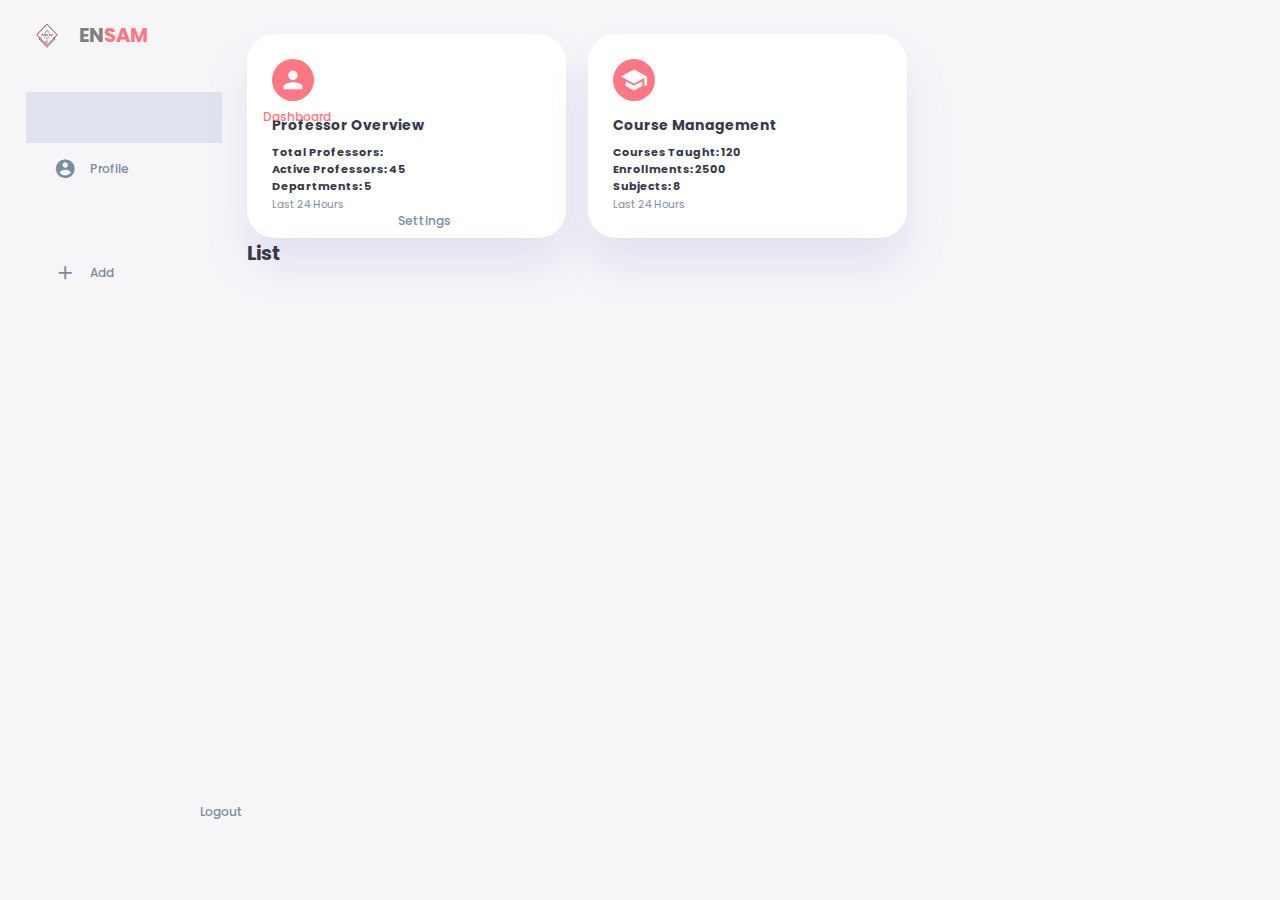
==== login/index.html @ 08726c19 "Add files via upload" ====
<!DOCTYPE html>
<html lang="en">
    <head>
        <meta charset="utf-8">
    <meta name="viewport" content="width=device-width,initial-scale=1.0">
    <title>Admin Dashboard</title>

    <!-- Material Icons -->
    <link href="https://fonts.googleapis.com/icon?family=Material+Icons+Sharp"
    rel="stylesheet">
    <!-- Custom CSS -->
    <link rel="stylesheet" href="css/styles.css">
  </head>
  <body>
    <div class="container">
        <aside>
            <div class="top">
                <div class="logo">
                    <img src="image/ENSAM.png">
                    <h2><span style="color: gray;">EN</span><span class="danger">SAM</span></h2>
                </div>
                <div class="close" id="close-btn">
                    <span class="material-icons-sharp">
                        close
                    </span>
                </div>
            </div>
            <div class="sidebar">
                <a href="#" class="active">
                    <span class="material-icons-sharp">grid_view</span>
                    <h3>Dashboard</h3>
                </a>
                <a href="#">
                    <span class="material-icons-sharp">account_circle</span>
                    <h3>Profile</h3>
                </a>
                
                <a href="#">
                    <span class="material-icons-sharp">manage_accounts</span>                       
                    <h3>Settings</h3>
                </a>
                <a href="">
                    <span class="material-icons-sharp">add</span>
                    <h3>Add</h3>
                </a>
                <a href="#">
                    <span class="material-icons-sharp">logout</span>
                    <h3>Logout</h3>
                </a>
            </div>
        </aside>

        <main class="main-container">
            <div class="insights">
                <div class="Professor">
                    <span class="material-icons-sharp">person</span>
                    <div class="middle">
                        <div class="left">
                            <h3>Professor Overview</h3>
                            <h4>Total Professors: </h4>
                            <h4>Active Professors: 45</h4>    
                            <h4>Departments: 5</h4>   
                        </div>
            
                    </div>
                    <small class="text-muted">Last 24 Hours</small>
                </div>
                    <!-----------END OF SALES------------------------>
                <div class="Course">
                    <span class="material-icons-sharp">school</span>
                    <div class="middle">
                        <div class="left">
                            <h3>Course Management</h3>
                            <h4>Courses Taught: 120 </h4>
                            <h4>Enrollments: 2500</h4>    
                            <h4>Subjects: 8</h4>   
                        </div>
                    </div>
                            <small class="text-muted">Last 24 Hours</small>
                </div>
                        <!-----------END OF SALES------------------------>
            </div>
            <div class="list-vac"></div>
            <h2>List</h2>
            <table>
                <thead>
                    <tr>

                    </tr>
                </thead>
            </table>
    
          </main>
          <!-- End Main -->
    </div>
  </body>
  
</html>
---- login/css/styles.css ----
@import url('https://fonts.googleapis.com/css2?family=Poppins:wght@300;400;500;600;700;800&display=swap');


/*--------------------ROOT VARAIBLES------------------------- */
:root{
    --color-primary:#7380ec;
    --color-danger: #ff7782;
    --color-success: #41f1b6;
    --color-warning:#ffbb55;
    --color-white:#ffff;
    --color-info-dark:#7d8da1;
    --color-dark: #363949;
    --color-light:rgba(132,139,200,0.18);
    --color-primary-variant:#111e88;
    --color-dark-variant:#677483;
    --color-background: #f6f6f9;

    --card-border-raduis:2rem;
    --border-radius-1:0.4rem;
    --border-raduis-2:0.8rem;
    --border-raduis-3:1.2rem;

    --card-padding: 1.8rem;
    --padding:1.2rem;

    --box-shadow: 0 2rem 3rem var(--color-light);

}

* {
    margin: 0;
    padding: 0;
    outline: 0;
    appearance: none;
    border: 0;
    text-decoration: none;
    list-style: none;
    box-sizing: border-box;
}

html{
    font-size: 14px;
}

body{
    width: 100vw;
    height: 100vh;
    font-family: poppins, sans-serif;
    font-size: 0.88rem;
    background: var(--color-background);
    user-select: none;
    overflow-x: hidden;
    color:var(--color-dark) ;

}

.container{
    display: grid;
    width: 96%;
    margin: 0 auto;
    gap: 1.8rem;
    grid-template-columns: 14rem auto 23rem;
}
a{
    color: var(--color-dark);
}

img{
    display: block;
    width: 100%;
}

h1{
    font-weight: 800;
    font-size: 1.8rem;
}

h2{
    font-size: 1.4rem;
}

h3{
    font-size: 0.87rem;
}

h4{
    font-size:0.8rem;
}

h5{
    font-size: 0.77rem;
}

small{
    font-size: 0.75rem;
}

.profile-photo{
    width: 2.8rem;
    height: 2.8rem;
    border-radius: 50%;
    overflow: hidden;
}

.text-muted{
    color: var(--color-info-dark);
}

p{
    color: var(--color-dark-variant);   
}

b{
    color: var(--color-dark);
}

.primary{
    color: var(--color-primary);
}

.danger{
    color: var(--color-danger);
}

.success{
    color: var(--color-success);
}

.warning{
    color: var(--color-warning);
}

aside{
    height: 100vh;

}

aside .top{
    display: flex;
    align-items: center;
    justify-content: space-between;
    margin-top: 1.4rem;
}

aside .logo{
    display: flex;
    gap: 0.8rem;
}
aside .logo img{
    width: 3rem;
    height: 2rem;
}

aside .close{
    display: none;
}

/* SIDEBAR  */

aside .sidebar {
    display: flex;
    flex-direction: column;
    height: 86vh;
    position: relative;
    top: 3rem;
}

aside h3{
    font-weight: 500;
}

aside .sidebar a{
    display: flex;
    color: var(--color-info-dark);
    margin-left: 2rem;
    gap: 1rem;
    align-items: center;
    position: relative;
    height: 3.7rem;
    transition: all 300ms ease;
}


aside .sidebar a span{
    font-size: 1.6rem;
    transition: all 300ms ease;
}

aside .sidebar a:last-child{
    position: absolute;
    bottom: 2rem;
    width: 100%;
}

aside .sidebar a.active{
    background: var(--color-light);
    color: var(--color-danger);
    margin-left: 0;
}

aside .sidebar a.active:before{
    content: "";
    width: 6px;
    height: 100%;
    background: var(--color-danger);
}

aside .sidebar a.active span {
    color: var(--color-danger);
    margin-left: calc(1rem - 3px);
}

aside .sidebar a:hover {
    color: var(--color-danger);
}

aside .sidebar a:hover span{
    margin-left: 1rem;
}


/*  main */

main {
    margin-top: 1.4rem;
}

main .insights {
    display: grid;
    grid-template-columns: repeat(2 , 1fr);
    gap: 1.6rem;
}

main .insights > div {
    background: var(--color-white);
    padding: var(--card-padding);
    border-radius: var(--card-border-raduis);
    margin-top: 1rem;
    box-shadow: var(--box-shadow);
    transition: all 300ms ease;
}

main .insights > div:hover {
    box-shadow: none;

}

main .insights > div span{
    background: var(--color-danger);
    padding: 0.5rem;
    border-radius: 50%;
    color: var(--color-white);
    font-size: 2rem;
}

main .insights > div.middle{
    display: flex;
    align-items: center;
    justify-content: space-between;
}

main .insights h3 {
    margin: 1rem 0 0.6rem;
    font-size: 1rem;
}
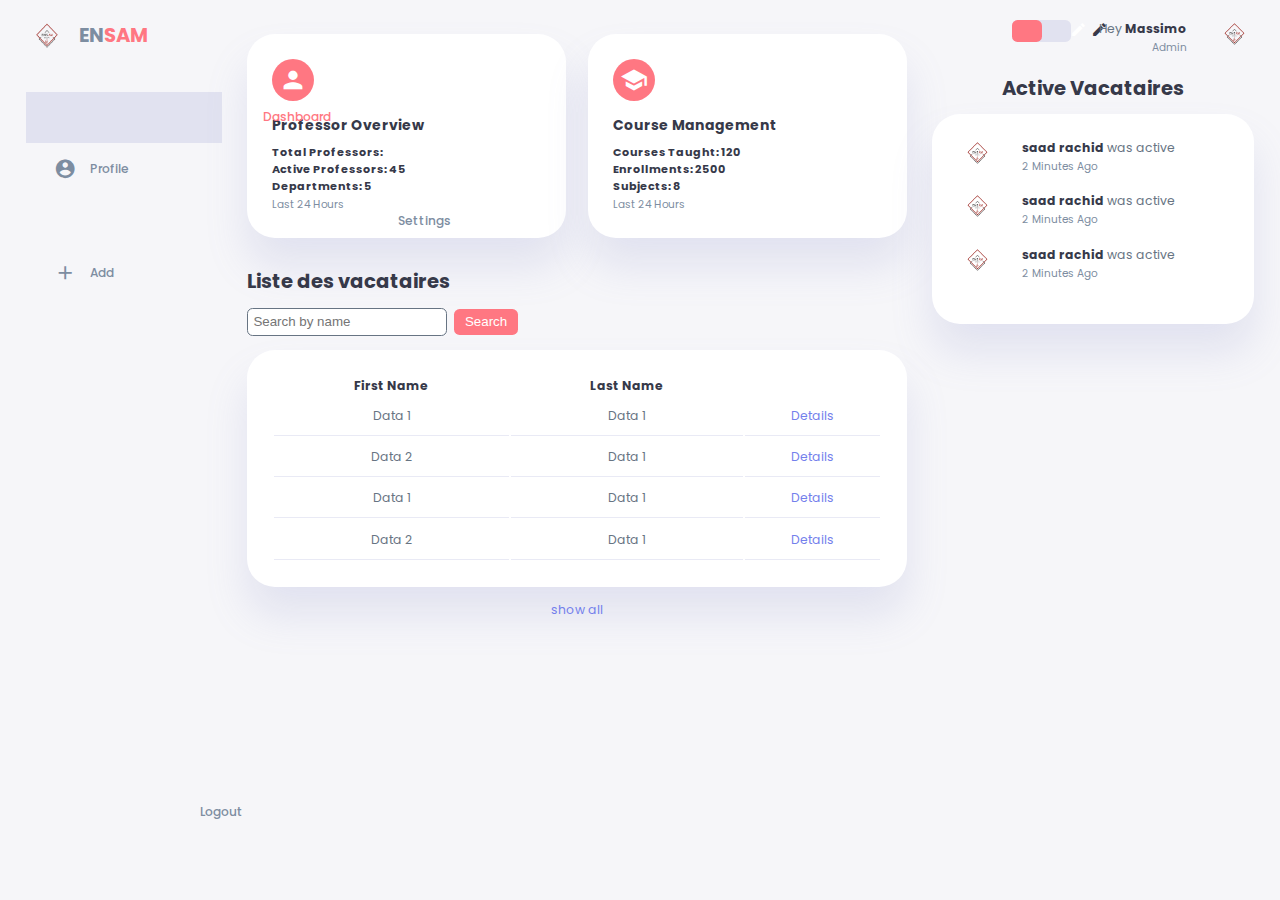
==== commit 95cbf7cd: "Add files via upload" ====
--- a/login/index.html
+++ b/login/index.html
@@ -17,7 +17,7 @@
             <div class="top">
                 <div class="logo">
                     <img src="image/ENSAM.png">
-                    <h2><span style="color: gray;">EN</span><span class="danger">SAM</span></h2>
+                    <h2><span class="text-muted">EN</span><span class="danger">SAM</span></h2>
                 </div>
                 <div class="close" id="close-btn">
                     <span class="material-icons-sharp">
@@ -80,18 +80,110 @@
                 </div>
                         <!-----------END OF SALES------------------------>
             </div>
-            <div class="list-vac"></div>
-            <h2>List</h2>
-            <table>
-                <thead>
-                    <tr>
+            <div class="list-vac">
+                <h2>Liste des vacataires </h2>
+                <!-- Search block -->
+                <div class="search-block">
+                    <input type="text" id="search-input" placeholder="Search by name">
+                    <button id="search-button">Search</button>
+                </div>
+                <table>
+                    <thead>
+                        <tr>
+                            <!-- Table header cells -->
+                            <th>First Name</th>
+                            <th>Last Name</th>
+                            <th></th>
+                        </tr>
+                    </thead>
+                    <tbody>
+                        <!-- Table rows -->
+                        <tr>
+                            <td>Data 1</td>
+                            <td>Data 1</td>
+                            <td class="primary">Details</td>
+                            
+                        </tr>
+                        <tr>
+                            <td>Data 2</td>
+                            <td>Data 1</td>
+                            <td class="primary">Details</td>
+                        </tr>
+                        <tr>
+                            <td>Data 1</td>
+                            <td>Data 1</td>
+                            <td class="primary">Details</td>
+                            
+                        </tr>
+                        <tr>
+                            <td>Data 2</td>
+                            <td>Data 1</td>
+                            <td class="primary">Details</td>
+                        </tr>
+                    </tbody>
+                </table>
+                <a href="#">show all</a>
+            </div>
+        </main>
+        <!---THE END  OF MAIN------>
 
-                    </tr>
-                </thead>
-            </table>
-    
-          </main>
-          <!-- End Main -->
+        <div class="right">
+            <div class="top">
+                <button id="menu-btn">
+                    <span class="material-icons-sharp">menu</span>
+                </button>
+                <div class="theme-toggler">
+                    <span class="material-icons-sharp active"> light_mode</span>
+                    <span class="material-icons-sharp"> dark_mode</span>
+                </div>
+                <div class="profile">
+                    <div class="info">
+                        <p>Hey <b>Massimo</b></p>
+                        <small class="text-muted">Admin</small>
+                    </div>
+                    <div class="profile-photo">
+                        <img src="./image/ENSAM.png" >
+                    </div>
+                </div>
+            </div>
+            <!--END OF TOP-->
+
+            <div class="Active-vac">
+                <h2>Active Vacataires</h2>
+                <div class="updates">
+                    <div class="update">
+                        <div class="profile-photo">
+                            <img src="./image/ENSAM.png" >
+                        </div>
+                        <div class="message">
+                            <p><b>saad rachid</b> was active </p>
+                            <small class="text-muted">2 Minutes Ago</small>
+                        </div>
+                    </div>
+
+                    <div class="update">
+                        <div class="profile-photo">
+                            <img src="./image/ENSAM.png" >
+                        </div>
+                        <div class="message">
+                            <p><b>saad rachid</b> was active </p>
+                            <small class="text-muted">2 Minutes Ago</small>
+                        </div>
+                    </div>
+
+                    <div class="update">
+                        <div class="profile-photo">
+                            <img src="./image/ENSAM.png" >
+                        </div>
+                        <div class="message">
+                            <p><b>saad rachid</b> was active </p>
+                            <small class="text-muted">2 Minutes Ago</small>
+                        </div>
+                    </div>
+
+                </div>
+            </div>
+        </div>
     </div>
   </body>
   
--- a/login/css/styles.css
+++ b/login/css/styles.css
@@ -264,3 +264,145 @@
     font-size: 1rem;
 }
 
+
+main .list-vac {
+    margin-top: 2rem;
+}
+
+main .list-vac h2{
+    margin-bottom: 0.8rem;
+}
+
+main .list-vac table{
+    background: var(--color-white);
+    width: 100%;
+    border-radius: var(--card-border-raduis);
+    padding: var(--card-padding);
+    text-align: center;
+    box-shadow: var(--box-shadow);
+    transition: all 300ms ease;
+}
+
+main .list-vac table:hover {
+    box-shadow: none;
+}
+
+main table tbody td{
+    height: 2.8rem;
+    border-bottom: 1px solid var(--color-light);
+    color: var(--color-dark-variant);
+}
+
+main table tbody tr:last-child{
+    border: none;
+}
+
+main .list-vac a{
+    text-align: center;
+    display: block;
+    margin: 1rem auto;
+    color: var(--color-primary);
+}
+
+  main .list-vac  .search-block {
+        margin-bottom: 1rem;
+        display: flex;
+        align-items: center;
+    }
+
+   main .list-vac .search-block input {
+        width: 200px;
+        padding: 0.4rem;
+        border-radius: 0.4rem;
+        border: 1px solid var(--color-dark-variant);
+    }
+
+    main .list-vac .search-block button {
+        margin-left: 0.5rem;
+        padding: 0.4rem 0.8rem;
+        border-radius: 0.4rem;
+        background-color: var(--color-danger);
+        color: var(--color-white);
+        border: none;
+        cursor: pointer;
+    }
+
+
+    /*===========================RIGHT===========================*/
+
+.right {
+    margin-top: 1.4rem;
+}
+
+.right .top{
+    display: flex;
+    justify-content: end;
+    gap: 2rem;
+}
+
+.right .top button{
+    display: none;
+}
+
+.right .theme-toggler{
+    background:var(--color-light) ;
+    display: flex;
+    justify-content: space-between;
+    align-items: center;
+    height: 1.6rem;
+    width: 4.2rem;
+    cursor: pointer;
+    border-radius: var(--border-radius-1);
+}
+
+.right .theme-toggler span{
+    font-size: 1.2rem;
+    width: 50%;
+    height: 100%;
+    display: flex;
+    align-items: center;
+    justify-content: center;
+}
+
+.right .theme-toggler span.active{
+    background: var(--color-danger);
+    color: white;
+    border-radius: var(--border-radius-1);
+}
+
+
+.right .top .profile{
+    display: flex;
+    gap: 2rem;
+    text-align: right;
+
+}
+
+.right  .Active-vac{
+    margin-top: 1rem;
+}
+
+.right .Active-vac h2{
+    margin-bottom: 0.8rem;
+    text-align: center;
+}
+
+.right .Active-vac .updates{
+    background: var(--color-white);
+    padding: var(--card-padding);
+    border-radius:var(--card-border-raduis) ;
+    box-shadow: var(--box-shadow);
+    transition: all 300ms ease;
+}
+
+.right .Active-vac .updates .updates:hover{
+    box-shadow: none;
+}
+
+.right .Active-vac .updates .update{
+    display: grid;
+    grid-template-columns: 2.6rem auto;
+    gap: 2rem;
+    margin-bottom: 1rem;
+}
+
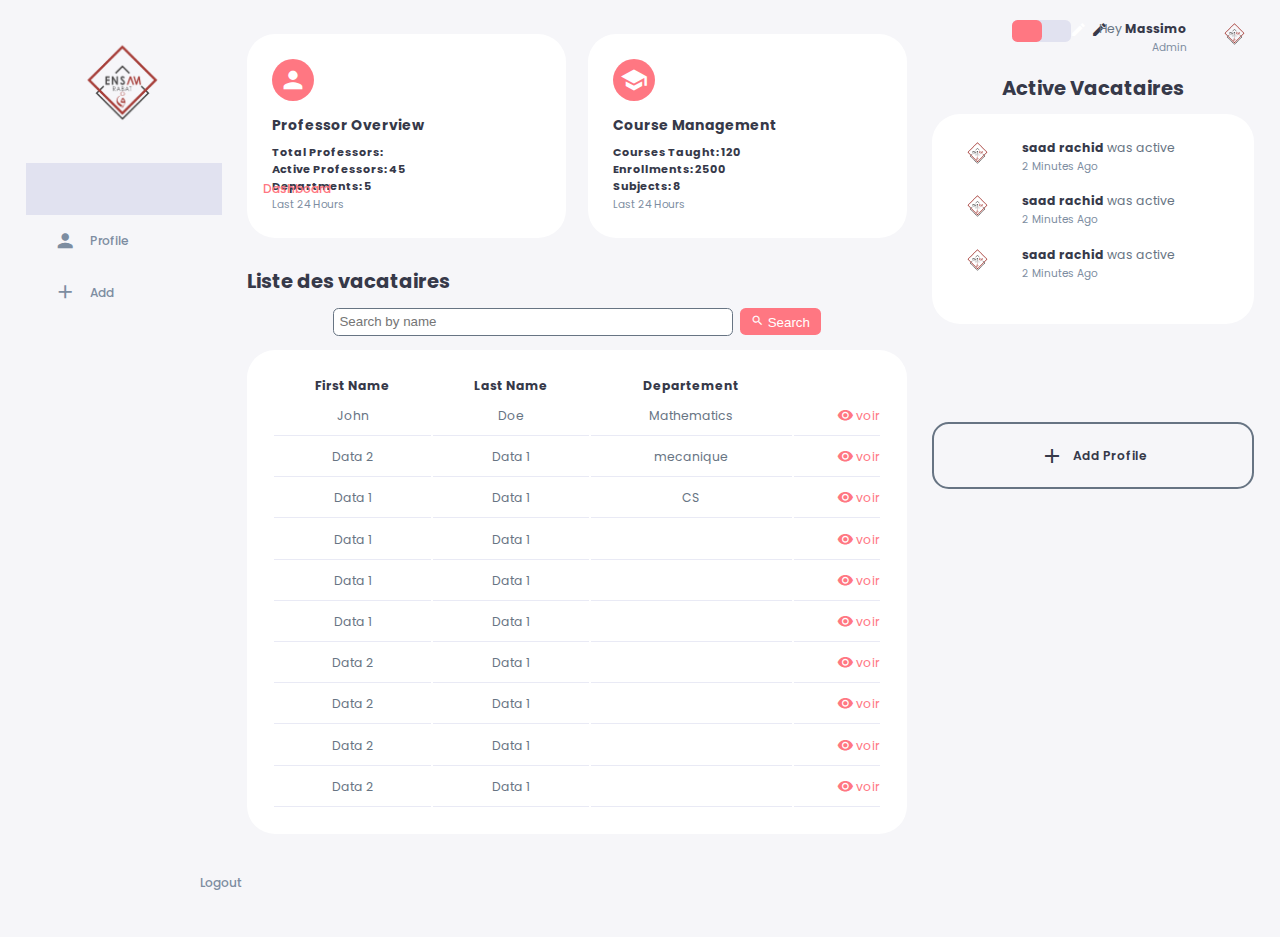
==== commit c8a68660: "Add files via upload" ====
--- a/login/index.html
+++ b/login/index.html
@@ -17,7 +17,7 @@
             <div class="top">
                 <div class="logo">
                     <img src="image/ENSAM.png">
-                    <h2><span class="text-muted">EN</span><span class="danger">SAM</span></h2>
+                    
                 </div>
                 <div class="close" id="close-btn">
                     <span class="material-icons-sharp">
@@ -30,16 +30,11 @@
                     <span class="material-icons-sharp">grid_view</span>
                     <h3>Dashboard</h3>
                 </a>
-                <a href="#">
-                    <span class="material-icons-sharp">account_circle</span>
+                <a href="Profile.html">
+                    <span class="material-icons-sharp">person</span>
                     <h3>Profile</h3>
                 </a>
-                
-                <a href="#">
-                    <span class="material-icons-sharp">manage_accounts</span>                       
-                    <h3>Settings</h3>
-                </a>
-                <a href="">
+                <a href="Add.html">
                     <span class="material-icons-sharp">add</span>
                     <h3>Add</h3>
                 </a>
@@ -85,44 +80,114 @@
                 <!-- Search block -->
                 <div class="search-block">
                     <input type="text" id="search-input" placeholder="Search by name">
-                    <button id="search-button">Search</button>
-                </div>
-                <table>
-                    <thead>
-                        <tr>
-                            <!-- Table header cells -->
-                            <th>First Name</th>
-                            <th>Last Name</th>
-                            <th></th>
-                        </tr>
-                    </thead>
+                    <button id="search-button"><span style="font-size: small;" class="material-icons-sharp">
+                        search
+                    </span>
+                    Search</button>
+                </div>
+                <table id="vacataire-table">
+                        <thead>
+                            <tr>
+                                <!-- Table header cells -->
+                                <th>First Name</th>
+                                <th>Last Name</th>
+                                <th>Departement</th>
+                                <th>
+                                    
+                                </th>
+                            </tr>
+                        </thead>
+                   
                     <tbody>
                         <!-- Table rows -->
                         <tr>
-                            <td>Data 1</td>
-                            <td>Data 1</td>
-                            <td class="primary">Details</td>
-                            
-                        </tr>
-                        <tr>
-                            <td>Data 2</td>
-                            <td>Data 1</td>
-                            <td class="primary">Details</td>
-                        </tr>
-                        <tr>
-                            <td>Data 1</td>
-                            <td>Data 1</td>
-                            <td class="primary">Details</td>
-                            
-                        </tr>
-                        <tr>
-                            <td>Data 2</td>
-                            <td>Data 1</td>
-                            <td class="primary">Details</td>
-                        </tr>
+                            <td>John</td>
+                            <td>Doe</td>
+                            <td>Mathematics</td>
+                            <td class="primary"><a href="/login/vacataire-details.html?firstName=John&lastName=Doe&birthday=1990-05-15&startJobDate=2023-01-01&hoursWorked=40"><span class="material-icons-sharp"> visibility</span>voir</a></td>
+                            
+                        </tr>
+                        <tr>
+                            <td>Data 2</td>
+                            <td>Data 1</td>
+                            <td>mecanique</td>
+                            <td class="primary"><a href="#"><span class="material-icons-sharp">
+                                visibility
+                                </span>voir</a></td>
+                        </tr>
+                        <tr>
+                            <td>Data 1</td>
+                            <td>Data 1</td>
+                            <td>CS</td>
+                            <td class="primary"><a href="#"><span class="material-icons-sharp">
+                                visibility
+                                </span>voir</a></td>
+                            
+                        </tr>
+                        <tr>
+                            <td>Data 1</td>
+                            <td>Data 1</td>
+                            <td></td>
+                            <td class="primary"><a href="#"><span class="material-icons-sharp">
+                                visibility
+                                </span>voir</a></td>
+                            
+                        </tr>
+                        <tr>
+                            <td>Data 1</td>
+                            <td>Data 1</td>
+                            <td></td>
+                            <td class="primary"><a href="#"><span class="material-icons-sharp">
+                                visibility
+                                </span>voir</a></td>
+                            
+                        </tr>
+                        <tr>
+                            <td>Data 1</td>
+                            <td>Data 1</td>
+                            <td></td>
+                            <td class="primary"><a href="#"><span class="material-icons-sharp">
+                                visibility
+                                </span>voir</a></td>
+                            
+                        </tr>
+                        <tr>
+                            <td>Data 2</td>
+                            <td>Data 1</td>
+                            <td></td>
+                            <td class="primary"><a href="#"><span class="material-icons-sharp">
+                                visibility
+                                </span>voir</a></td>
+                        </tr>
+                        <tr>
+                            <td>Data 2</td>
+                            <td>Data 1</td>
+                            <td></td>
+                            <td class="primary"><a href="#"><span class="material-icons-sharp">
+                                visibility
+                                </span>voir</a></td>
+                        </tr>
+                        <tr>
+                            <td>Data 2</td>
+                            <td>Data 1</td>
+                            <td></td>
+                            <td class="primary"><a href="#"><span class="material-icons-sharp">
+                                visibility
+                                </span>voir</a></td>
+                        </tr>
+                        <tr>
+                            <td>Data 2</td>
+                            <td>Data 1</td>
+                            <td></td>
+                            <td class="primary"><a href="#"><span class="material-icons-sharp">
+                                visibility
+                                </span>voir</a></td>
+                        </tr>
+
+                        
                     </tbody>
                 </table>
-                <a href="#">show all</a>
+               <!--<a href="#">show all</a> --->
             </div>
         </main>
         <!---THE END  OF MAIN------>
@@ -180,11 +245,21 @@
                             <small class="text-muted">2 Minutes Ago</small>
                         </div>
                     </div>
-
+                    
+                </div>
+                <div class="add-profile">
+                    <a href="Add.html">
+                        <div>
+                            <span class="material-icons-sharp">add</span>
+                            <h3>Add Profile</h3>
+                        </div>
+                    </a>
+                    
                 </div>
             </div>
         </div>
     </div>
   </body>
+  <script src="/login/js/main.js"> </script>
   
 </html>--- a/login/css/styles.css
+++ b/login/css/styles.css
@@ -147,8 +147,10 @@
     gap: 0.8rem;
 }
 aside .logo img{
-    width: 3rem;
-    height: 2rem;
+    margin-top: 1rem;
+    margin-left: 2rem;
+    width: 70%;
+    height: 70%;
 }
 
 aside .close{
@@ -236,7 +238,6 @@
     padding: var(--card-padding);
     border-radius: var(--card-border-raduis);
     margin-top: 1rem;
-    box-shadow: var(--box-shadow);
     transition: all 300ms ease;
 }
 
@@ -279,8 +280,8 @@
     border-radius: var(--card-border-raduis);
     padding: var(--card-padding);
     text-align: center;
-    box-shadow: var(--box-shadow);
     transition: all 300ms ease;
+    overflow-y: auto;
 }
 
 main .list-vac table:hover {
@@ -298,20 +299,30 @@
 }
 
 main .list-vac a{
-    text-align: center;
-    display: block;
-    margin: 1rem auto;
-    color: var(--color-primary);
+    text-align: right;
+    display:flex;
+    margin: auto ;
+    color: var(--color-danger);
+    margin-left: 50%;
+}
+main .list-vac a span{
+    font-size: 1.2rem;
+
+    margin-right: 5%;
+    margin-top: 2.3%;
+    display: flex;
+    justify-content: space-between;
 }
 
   main .list-vac  .search-block {
         margin-bottom: 1rem;
         display: flex;
         align-items: center;
+        justify-content: center;
     }
 
    main .list-vac .search-block input {
-        width: 200px;
+        width: 400px;
         padding: 0.4rem;
         border-radius: 0.4rem;
         border: 1px solid var(--color-dark-variant);
@@ -391,7 +402,6 @@
     background: var(--color-white);
     padding: var(--card-padding);
     border-radius:var(--card-border-raduis) ;
-    box-shadow: var(--box-shadow);
     transition: all 300ms ease;
 }
 
@@ -406,3 +416,121 @@
     margin-bottom: 1rem;
 }
 
+.right .Active-vac .add-profile{
+    margin-top: 7rem;
+    background: var(--color-white);
+    display: flex;
+    align-items: center;
+    gap: 1rem;
+    margin-bottom: 1rem;
+    padding: 1.4rem var(--card-padding);
+    border-radius: var(--border-raduis-3);
+    transition: all 300ms ease;
+    background-color: transparent;
+    border: 2px solid var(--color-dark-variant);
+    color: var(--color-dark-variant);
+    align-items: center;
+    justify-content: center;
+}
+.right .Active-vac .add-profile:hover{
+    box-shadow: var(--box-shadow);
+}
+
+.right .Active-vac .add-profile div{
+    display: flex;
+    align-items: center;
+    gap: 0.6rem;
+}
+
+.right .Active-vac .add-profile div h3{
+    font-weight: 600;
+}
+
+
+
+/* For screens smaller than 768px (tablets and phones) */
+@media (max-width: 768px) {
+    .container {
+      grid-template-columns: 100%;
+    }
+  
+    aside {
+      height: auto;
+      min-height: 10rem;
+    }
+  
+    aside .sidebar {
+      flex-direction: row;
+      overflow-x: auto;
+      overflow-y: hidden;
+      white-space: nowrap;
+    }
+  
+    aside .sidebar a {
+      margin: 0 1rem;
+      height: auto;
+      justify-content: center;
+    }
+  
+    aside .sidebar a.active:before {
+      display: none;
+    }
+  
+    main .insights {
+      grid-template-columns: 100%;
+    }
+  
+    main .insights > div {
+      margin-top: 0;
+      margin-bottom: 1rem;
+    }
+  
+    main .insights > div.middle {
+      flex-direction: column;
+      align-items: flex-start;
+    }
+  
+    main .insights h3 {
+      margin: 0.6rem 0;
+    }
+  
+    main .list-vac table {
+      overflow-x: auto;
+      white-space: nowrap;
+    }
+  
+    main .list-vac a {
+      margin-left: auto;
+      margin-right: 1rem;
+    }
+  }
+  
+  /* For screens smaller than 576px (phones)
+  @media (max-width: 576px) {
+    aside .top {
+      justify-content: flex-start;
+      margin-top: 0.8rem;
+    }
+  
+    aside .close {
+      display: flex;
+      align-items: center;
+      justify-content: center;
+      width: 3rem;
+      height: 3rem;
+    }
+  
+    aside .logo img {
+      margin-left: 1rem;
+      width: 50%;
+      height: 50%;
+    }
+  
+    .container {
+      gap: 1rem;
+    }
+  
+    main .list-vac table {
+      font-size: 0.8rem;
+    }
+  } */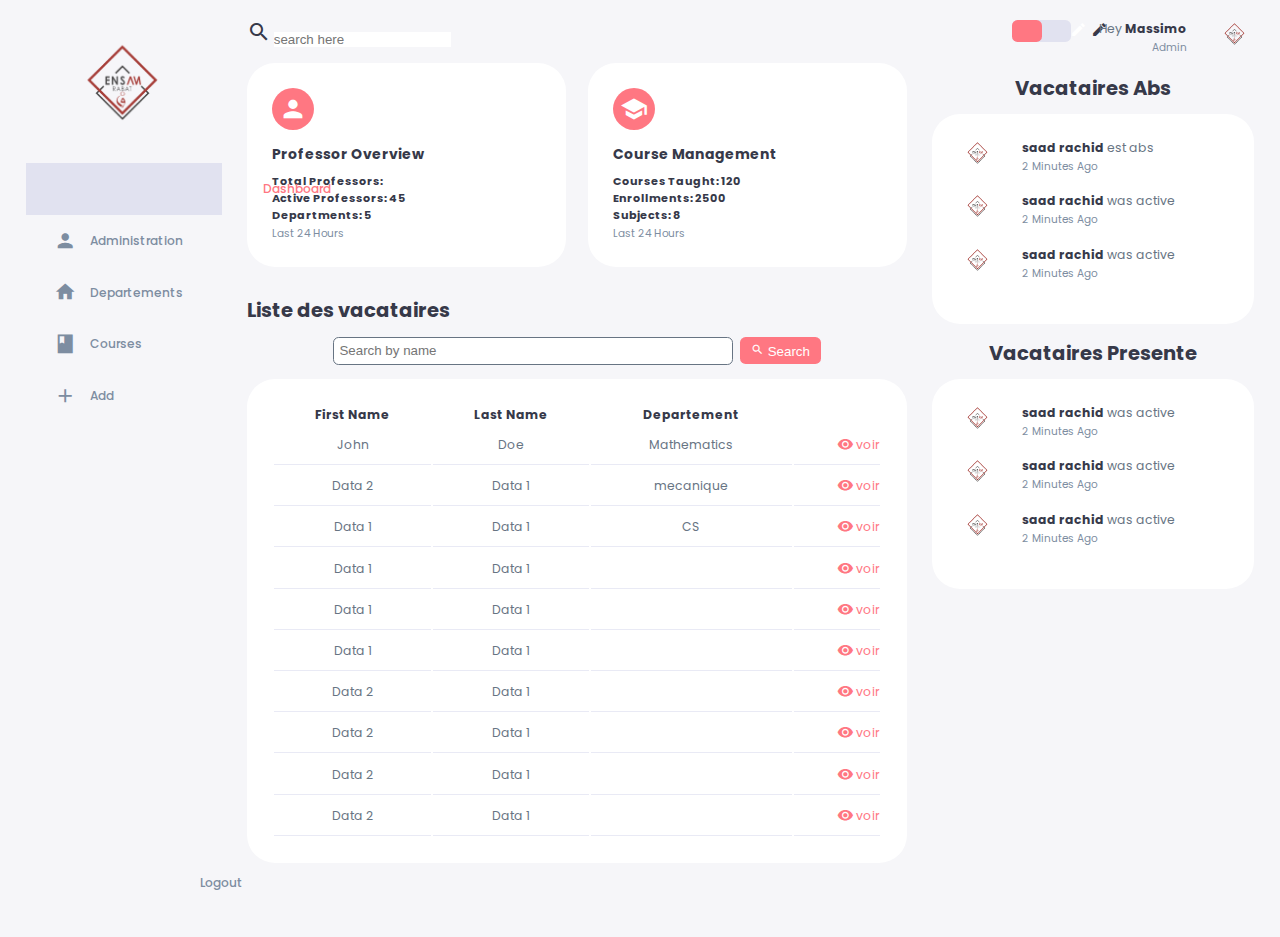
==== commit cffa43b7: "Add files via upload" ====
--- a/login/index.html
+++ b/login/index.html
@@ -32,8 +32,19 @@
                 </a>
                 <a href="Profile.html">
                     <span class="material-icons-sharp">person</span>
-                    <h3>Profile</h3>
-                </a>
+                    <h3>Administration</h3>
+                </a>
+
+                <a href="Profile.html">
+                    <span class="material-icons-sharp">home</span>
+                    <h3>Departements</h3>
+                </a>
+
+                <a href="Profile.html">
+                    <span class="material-icons-sharp">book</span>
+                    <h3>Courses</h3>
+                </a>
+
                 <a href="Add.html">
                     <span class="material-icons-sharp">add</span>
                     <h3>Add</h3>
@@ -46,6 +57,10 @@
         </aside>
 
         <main class="main-container">
+            <div class="search">
+                <span  class="material-icons-sharp" > search </span>
+                <input type="search" placeholder="search here">
+            </div>
             <div class="insights">
                 <div class="Professor">
                     <span class="material-icons-sharp">person</span>
@@ -79,7 +94,7 @@
                 <h2>Liste des vacataires </h2>
                 <!-- Search block -->
                 <div class="search-block">
-                    <input type="text" id="search-input" placeholder="Search by name">
+                    <input type="search" id="search-input" placeholder="Search by name">
                     <button id="search-button"><span style="font-size: small;" class="material-icons-sharp">
                         search
                     </span>
@@ -214,14 +229,14 @@
             <!--END OF TOP-->
 
             <div class="Active-vac">
-                <h2>Active Vacataires</h2>
+                <h2>Vacataires Abs</h2>
                 <div class="updates">
                     <div class="update">
                         <div class="profile-photo">
                             <img src="./image/ENSAM.png" >
                         </div>
                         <div class="message">
-                            <p><b>saad rachid</b> was active </p>
+                            <p><b>saad rachid</b> est abs </p>
                             <small class="text-muted">2 Minutes Ago</small>
                         </div>
                     </div>
@@ -247,13 +262,53 @@
                     </div>
                     
                 </div>
-                <div class="add-profile">
+                <!--
+
+                    <div class="add-profile">
                     <a href="Add.html">
                         <div>
                             <span class="material-icons-sharp">add</span>
                             <h3>Add Profile</h3>
                         </div>
                     </a>
+                    
+                </div>
+                -->
+                
+            </div>
+
+            <div class="Active-vac">
+                <h2>Vacataires Presente </h2>
+                <div class="updates">
+                    <div class="update">
+                        <div class="profile-photo">
+                            <img src="./image/ENSAM.png" >
+                        </div>
+                        <div class="message">
+                            <p><b>saad rachid</b> was active </p>
+                            <small class="text-muted">2 Minutes Ago</small>
+                        </div>
+                    </div>
+
+                    <div class="update">
+                        <div class="profile-photo">
+                            <img src="./image/ENSAM.png" >
+                        </div>
+                        <div class="message">
+                            <p><b>saad rachid</b> was active </p>
+                            <small class="text-muted">2 Minutes Ago</small>
+                        </div>
+                    </div>
+
+                    <div class="update">
+                        <div class="profile-photo">
+                            <img src="./image/ENSAM.png" >
+                        </div>
+                        <div class="message">
+                            <p><b>saad rachid</b> was active </p>
+                            <small class="text-muted">2 Minutes Ago</small>
+                        </div>
+                    </div>
                     
                 </div>
             </div>
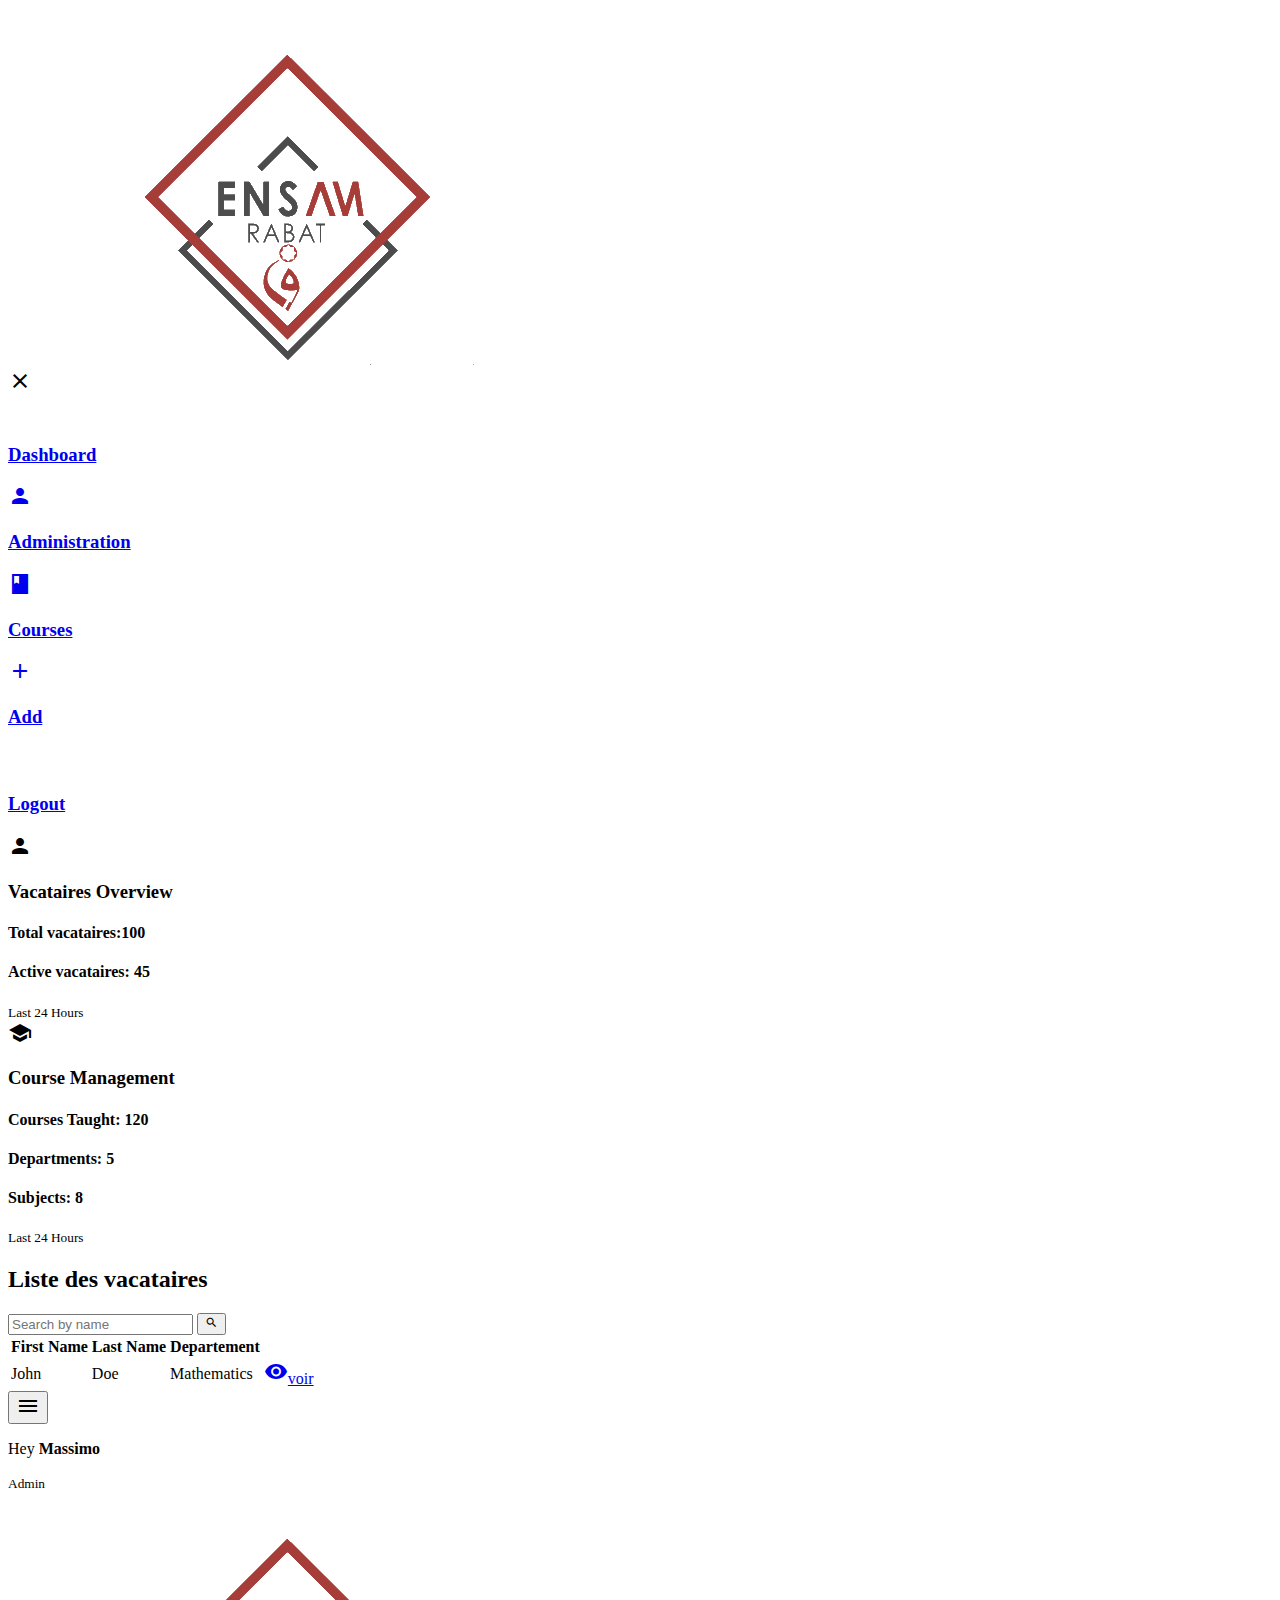
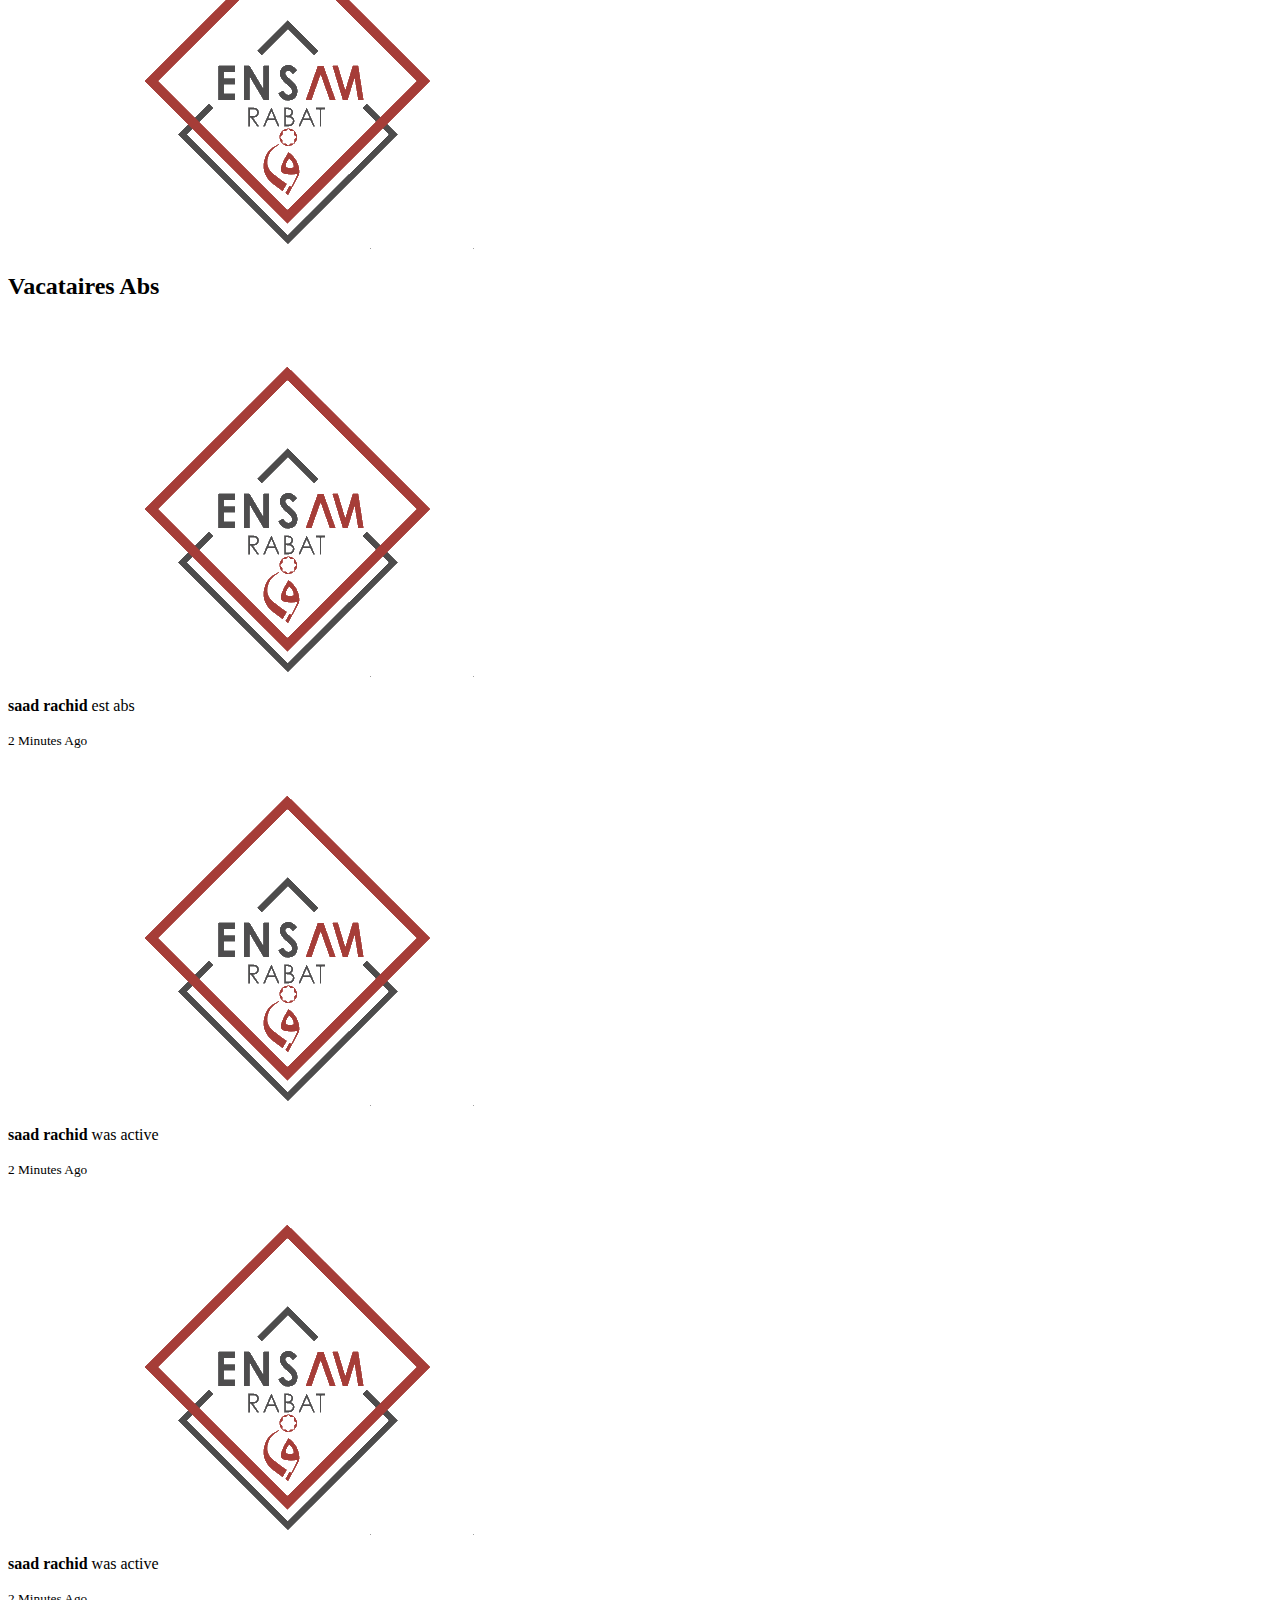
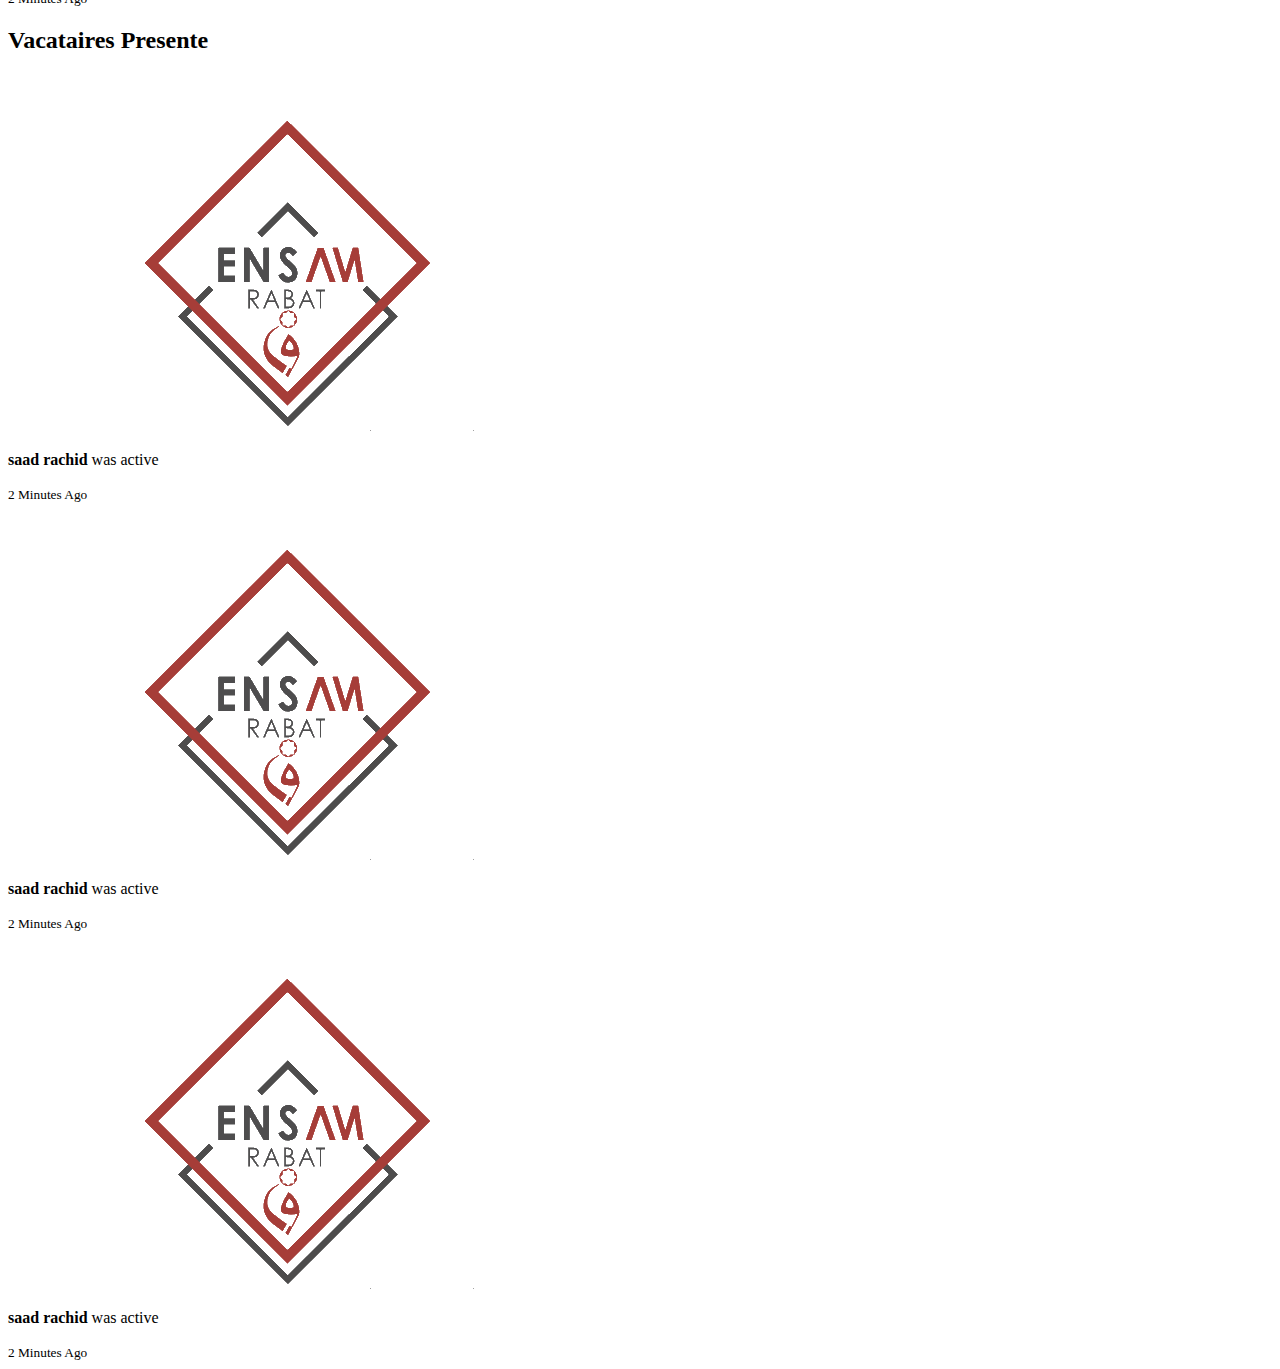
==== commit 3a1a6bff: "Add files via upload" ====
--- a/login/index.html
+++ b/login/index.html
@@ -35,17 +35,12 @@
                     <h3>Administration</h3>
                 </a>
 
-                <a href="Profile.html">
-                    <span class="material-icons-sharp">home</span>
-                    <h3>Departements</h3>
-                </a>
-
-                <a href="Profile.html">
+                <a href="Courses.html">
                     <span class="material-icons-sharp">book</span>
                     <h3>Courses</h3>
                 </a>
 
-                <a href="Add.html">
+                <a href="Add.html"> 
                     <span class="material-icons-sharp">add</span>
                     <h3>Add</h3>
                 </a>
@@ -57,19 +52,21 @@
         </aside>
 
         <main class="main-container">
-            <div class="search">
+            <!--
+                <div class="search">
                 <span  class="material-icons-sharp" > search </span>
                 <input type="search" placeholder="search here">
             </div>
+            -->
+            
             <div class="insights">
                 <div class="Professor">
                     <span class="material-icons-sharp">person</span>
                     <div class="middle">
                         <div class="left">
-                            <h3>Professor Overview</h3>
-                            <h4>Total Professors: </h4>
-                            <h4>Active Professors: 45</h4>    
-                            <h4>Departments: 5</h4>   
+                            <h3>Vacataires Overview</h3>
+                            <h4>Total vacataires:100 </h4>
+                            <h4>Active vacataires: 45</h4>       
                         </div>
             
                     </div>
@@ -81,8 +78,8 @@
                     <div class="middle">
                         <div class="left">
                             <h3>Course Management</h3>
-                            <h4>Courses Taught: 120 </h4>
-                            <h4>Enrollments: 2500</h4>    
+                            <h4>Courses Taught: 120 </h4>   
+                            <h4>Departments: 5</h4>
                             <h4>Subjects: 8</h4>   
                         </div>
                     </div>
@@ -98,7 +95,7 @@
                     <button id="search-button"><span style="font-size: small;" class="material-icons-sharp">
                         search
                     </span>
-                    Search</button>
+                    </button>
                 </div>
                 <table id="vacataire-table">
                         <thead>
@@ -121,85 +118,7 @@
                             <td>Mathematics</td>
                             <td class="primary"><a href="/login/vacataire-details.html?firstName=John&lastName=Doe&birthday=1990-05-15&startJobDate=2023-01-01&hoursWorked=40"><span class="material-icons-sharp"> visibility</span>voir</a></td>
                             
-                        </tr>
-                        <tr>
-                            <td>Data 2</td>
-                            <td>Data 1</td>
-                            <td>mecanique</td>
-                            <td class="primary"><a href="#"><span class="material-icons-sharp">
-                                visibility
-                                </span>voir</a></td>
-                        </tr>
-                        <tr>
-                            <td>Data 1</td>
-                            <td>Data 1</td>
-                            <td>CS</td>
-                            <td class="primary"><a href="#"><span class="material-icons-sharp">
-                                visibility
-                                </span>voir</a></td>
-                            
-                        </tr>
-                        <tr>
-                            <td>Data 1</td>
-                            <td>Data 1</td>
-                            <td></td>
-                            <td class="primary"><a href="#"><span class="material-icons-sharp">
-                                visibility
-                                </span>voir</a></td>
-                            
-                        </tr>
-                        <tr>
-                            <td>Data 1</td>
-                            <td>Data 1</td>
-                            <td></td>
-                            <td class="primary"><a href="#"><span class="material-icons-sharp">
-                                visibility
-                                </span>voir</a></td>
-                            
-                        </tr>
-                        <tr>
-                            <td>Data 1</td>
-                            <td>Data 1</td>
-                            <td></td>
-                            <td class="primary"><a href="#"><span class="material-icons-sharp">
-                                visibility
-                                </span>voir</a></td>
-                            
-                        </tr>
-                        <tr>
-                            <td>Data 2</td>
-                            <td>Data 1</td>
-                            <td></td>
-                            <td class="primary"><a href="#"><span class="material-icons-sharp">
-                                visibility
-                                </span>voir</a></td>
-                        </tr>
-                        <tr>
-                            <td>Data 2</td>
-                            <td>Data 1</td>
-                            <td></td>
-                            <td class="primary"><a href="#"><span class="material-icons-sharp">
-                                visibility
-                                </span>voir</a></td>
-                        </tr>
-                        <tr>
-                            <td>Data 2</td>
-                            <td>Data 1</td>
-                            <td></td>
-                            <td class="primary"><a href="#"><span class="material-icons-sharp">
-                                visibility
-                                </span>voir</a></td>
-                        </tr>
-                        <tr>
-                            <td>Data 2</td>
-                            <td>Data 1</td>
-                            <td></td>
-                            <td class="primary"><a href="#"><span class="material-icons-sharp">
-                                visibility
-                                </span>voir</a></td>
-                        </tr>
-
-                        
+                        </tr>     
                     </tbody>
                 </table>
                <!--<a href="#">show all</a> --->
@@ -212,17 +131,14 @@
                 <button id="menu-btn">
                     <span class="material-icons-sharp">menu</span>
                 </button>
-                <div class="theme-toggler">
-                    <span class="material-icons-sharp active"> light_mode</span>
-                    <span class="material-icons-sharp"> dark_mode</span>
-                </div>
+                
                 <div class="profile">
                     <div class="info">
                         <p>Hey <b>Massimo</b></p>
                         <small class="text-muted">Admin</small>
                     </div>
                     <div class="profile-photo">
-                        <img src="./image/ENSAM.png" >
+                        <a href="Profile.html"><img src="./image/ENSAM.png" ></a>
                     </div>
                 </div>
             </div>
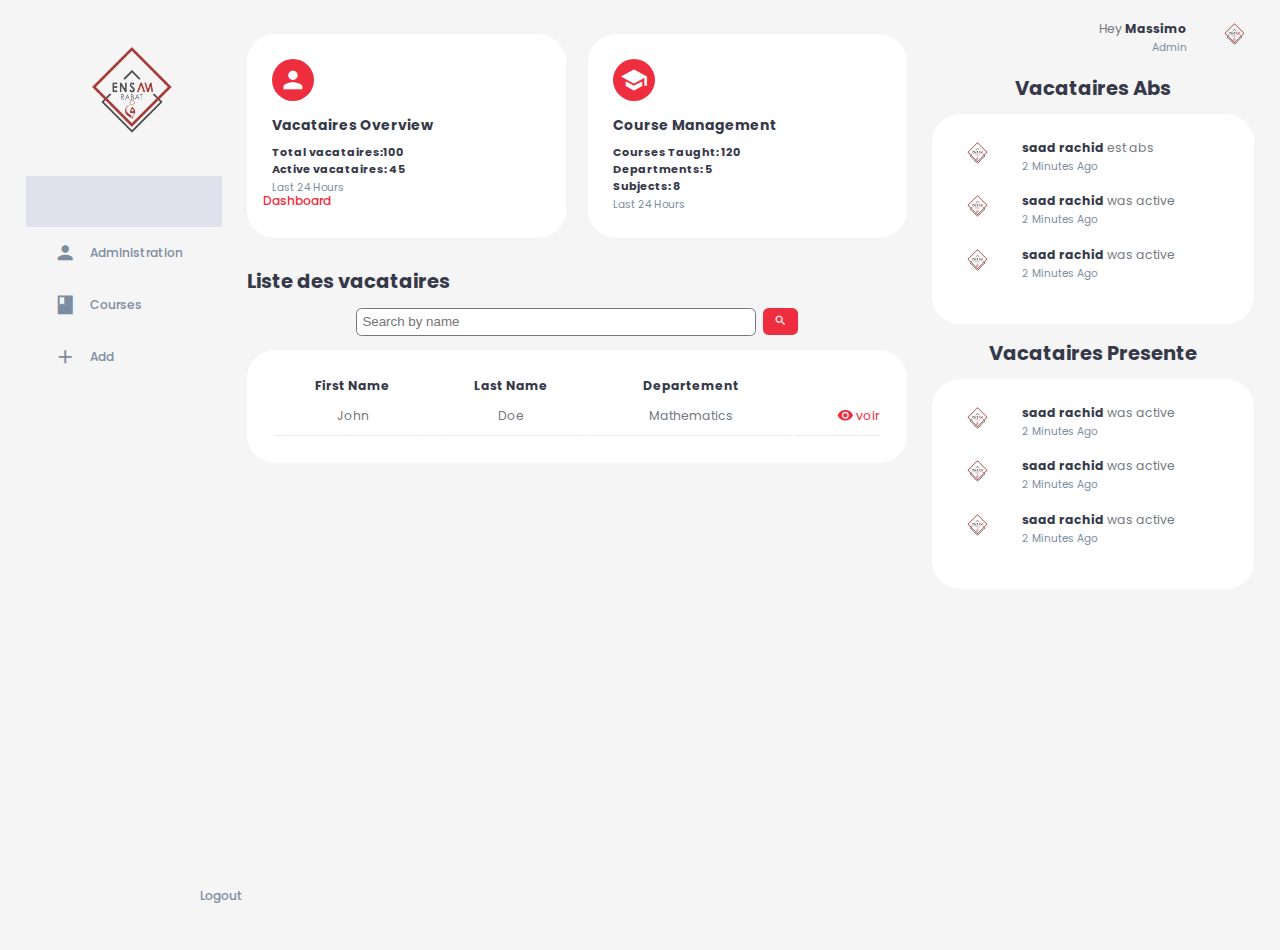
==== commit 2f670229: "Add files via upload" ====
--- a/login/index.html
+++ b/login/index.html
@@ -178,18 +178,7 @@
                     </div>
                     
                 </div>
-                <!--
-
-                    <div class="add-profile">
-                    <a href="Add.html">
-                        <div>
-                            <span class="material-icons-sharp">add</span>
-                            <h3>Add Profile</h3>
-                        </div>
-                    </a>
-                    
-                </div>
-                -->
+
                 
             </div>
 
@@ -230,7 +219,9 @@
             </div>
         </div>
     </div>
+    <script src="/login/js/main.js"> </script>
   </body>
-  <script src="/login/js/main.js"> </script>
+  
+ 
   
 </html>--- a/login/css/styles.css
+++ b/login/css/styles.css
@@ -0,0 +1,586 @@
+@import url('https://fonts.googleapis.com/css2?family=Poppins:wght@300;400;500;600;700;800&display=swap');
+
+
+/*--------------------ROOT VARAIBLES------------------------- */
+:root{
+    --color-primary:#7380ec;
+    --color-danger: #ee2e3e;
+    --color-success: #41f1b6;
+    --color-warning:#ffbb55;
+    --color-white:#ffff;
+    --color-info-dark:#7d8da1;
+    --color-dark: #363949;
+    --color-light:rgba(132,139,200,0.18);
+    --color-primary-variant:#111e88;
+    --color-dark-variant:#737980;
+    --color-background: #f5f5f5;
+
+    --card-border-raduis:2rem;
+    --border-radius-1:0.4rem;
+    --border-raduis-2:0.8rem;
+    --border-raduis-3:1.2rem;
+
+    --card-padding: 1.8rem;
+    --padding:1.2rem;
+
+    --box-shadow: 0 2rem 3rem var(--color-light);
+
+}
+
+* {
+    margin: 0;
+    padding: 0;
+    outline: 0;
+    appearance: none;
+    border: 0;
+    text-decoration: none;
+    list-style: none;
+    box-sizing: border-box;
+}
+
+html{
+    font-size: 14px;
+}
+
+body{
+    width: 100vw;
+    height: 100vh;
+    font-family: poppins, sans-serif;
+    font-size: 0.88rem;
+    background: var(--color-background);
+    user-select: none;
+    overflow-x: hidden;
+    color:var(--color-dark) ;
+
+}
+
+
+.container{
+    display: grid;
+    width: 96%;
+    margin: 0 auto;
+    gap: 1.8rem;
+    grid-template-columns: 14rem auto 23rem;
+}
+a{
+    color: var(--color-dark);
+}
+
+img{
+    display: block;
+    width: 100%;
+}
+
+h1{
+    font-weight: 800;
+    font-size: 1.8rem;
+}
+
+h2{
+    font-size: 1.4rem;
+}
+
+h3{
+    font-size: 0.87rem;
+}
+
+h4{
+    font-size:0.8rem;
+}
+
+h5{
+    font-size: 0.77rem;
+}
+
+small{
+    font-size: 0.75rem;
+}
+
+.profile-photo{
+    width: 2.8rem;
+    height: 2.8rem;
+    border-radius: 50%;
+    overflow: hidden;
+}
+
+.text-muted{
+    color: var(--color-info-dark);
+}
+
+p{
+    color: var(--color-dark-variant);   
+}
+
+b{
+    color: var(--color-dark);
+}
+
+.primary{
+    color: var(--color-primary);
+}
+
+.danger{
+    color: var(--color-danger);
+}
+
+.success{
+    color: var(--color-success);
+}
+
+.warning{
+    color: var(--color-warning);
+}
+
+aside{
+    height: 100vh;
+
+}
+
+aside .top{
+    display: flex;
+    align-items: center;
+    justify-content: space-between;
+    margin-top: 1.4rem;
+}
+
+aside .logo{
+    display: flex;
+    gap: 0.8rem;
+}
+aside .logo img{
+    margin-top: 1rem;
+    margin-left: 2rem;
+    width: 80%;
+    height: 75%;
+    
+}
+
+aside .close{
+    display: none;
+}
+
+/* SIDEBAR  */
+
+aside .sidebar {
+    display: flex;
+    flex-direction: column;
+    height: 86vh;
+    position: relative;
+    top: 3rem;
+}
+
+aside h3{
+    font-weight: 500;
+}
+
+aside .sidebar a{
+    display: flex;
+    color: var(--color-info-dark);
+    margin-left: 2rem;
+    gap: 1rem;
+    align-items: center;
+    position: relative;
+    height: 3.7rem;
+    transition: all 300ms ease;
+}
+
+
+aside .sidebar a span{
+    font-size: 1.6rem;
+    transition: all 300ms ease;
+}
+
+aside .sidebar a:last-child{
+    position: absolute;
+    bottom: 2rem;
+    width: 100%;
+}
+
+aside .sidebar a.active{
+    background: var(--color-light);
+    color: var(--color-danger);
+    margin-left: 0;
+}
+
+aside .sidebar a.active:before{
+    content: "";
+    width: 6px;
+    height: 100%;
+    background: var(--color-danger);
+}
+
+aside .sidebar a.active span {
+    color: var(--color-danger);
+    margin-left: calc(1rem - 3px);
+}
+
+aside .sidebar a:hover {
+    color: var(--color-danger);
+}
+
+aside .sidebar a:hover span{
+    margin-left: 1rem;
+}
+
+
+/*  main */
+
+main {
+    margin-top: 1.4rem;
+}
+
+
+
+main .insights {
+    display: grid;
+    grid-template-columns: repeat(2 , 1fr);
+    gap: 1.6rem;
+}
+
+main .insights > div {
+    background: var(--color-white);
+    padding: var(--card-padding);
+    border-radius: var(--card-border-raduis);
+    margin-top: 1rem;
+    transition: all 300ms ease;
+}
+
+main .insights > div:hover {
+    box-shadow: none;
+
+}
+
+main .insights > div span{
+    background: var(--color-danger);
+    padding: 0.5rem;
+    border-radius: 50%;
+    color: var(--color-white);
+    font-size: 2rem;
+}
+
+main .insights > div.middle{
+    display: flex;
+    align-items: center;
+    justify-content: space-between;
+}
+
+main .insights h3 {
+    margin: 1rem 0 0.6rem;
+    font-size: 1rem;
+}
+
+
+main .list-vac {
+    margin-top: 2rem;
+}
+
+main .list-vac h2{
+    margin-bottom: 0.8rem;
+}
+
+main .list-vac table{
+    background: var(--color-white);
+    width: 100%;
+    border-radius: var(--card-border-raduis);
+    padding: var(--card-padding);
+    text-align: center;
+    transition: all 300ms ease;
+    overflow-y: auto;
+}
+
+main .list-vac table:hover {
+    box-shadow: none;
+}
+
+main table tbody td{
+    height: 2.8rem;
+    border-bottom: 1px solid var(--color-light);
+    color: var(--color-dark-variant);
+}
+
+main table tbody tr:last-child{
+    border: none;
+}
+
+main .list-vac a{
+    text-align: right;
+    display:flex;
+    margin: auto ;
+    color: var(--color-danger);
+    margin-left: 50%;
+}
+main .list-vac a span{
+    font-size: 1.2rem;
+
+    margin-right: 5%;
+    margin-top: 2.3%;
+    display: flex;
+    justify-content: space-between;
+}
+
+  main .list-vac  .search-block {
+        margin-bottom: 1rem;
+        display: flex;
+        align-items: center;
+        justify-content: center;
+    }
+
+   main .list-vac .search-block input {
+        width: 400px;
+        padding: 0.4rem;
+        border-radius: 0.4rem;
+        border: 1px solid var(--color-dark-variant);
+    }
+
+    main .list-vac .search-block button {
+        margin-left: 0.5rem;
+        padding: 0.4rem 0.8rem;
+        border-radius: 0.4rem;
+        background-color: var(--color-danger);
+        color: var(--color-white);
+        border: none;
+        cursor: pointer;
+    }
+
+
+    /*===========================RIGHT===========================*/
+
+.right {
+    margin-top: 1.4rem;
+}
+
+.right .top{
+    display: flex;
+    justify-content: end;
+    gap: 2rem;
+}
+
+.right .top button{
+    display: none;
+}
+
+.right .theme-toggler{
+    background:var(--color-light) ;
+    display: flex;
+    justify-content: space-between;
+    align-items: center;
+    height: 1.6rem;
+    width: 4.2rem;
+    cursor: pointer;
+    border-radius: var(--border-radius-1);
+}
+
+.right .theme-toggler span{
+    font-size: 1.2rem;
+    width: 50%;
+    height: 100%;
+    display: flex;
+    align-items: center;
+    justify-content: center;
+}
+
+.right .theme-toggler span.active{
+    background: var(--color-danger);
+    color: white;
+    border-radius: var(--border-radius-1);
+}
+
+
+.right .top .profile{
+    display: flex;
+    gap: 2rem;
+    text-align: right;
+
+}
+
+.right  .Active-vac{
+    margin-top: 1rem;
+}
+
+.right .Active-vac h2{
+    margin-bottom: 0.8rem;
+    text-align: center;
+}
+
+.right .Active-vac .updates{
+    background: var(--color-white);
+    padding: var(--card-padding);
+    border-radius:var(--card-border-raduis) ;
+    transition: all 300ms ease;
+}
+
+.right .Active-vac .updates .updates:hover{
+    box-shadow: none;
+}
+
+.right .Active-vac .updates .update{
+    display: grid;
+    grid-template-columns: 2.6rem auto;
+    gap: 2rem;
+    margin-bottom: 1rem;
+}
+
+.right .Active-vac .add-profile{
+    margin-top: 7rem;
+    background: var(--color-white);
+    display: flex;
+    align-items: center;
+    gap: 1rem;
+    margin-bottom: 1rem;
+    padding: 1.4rem var(--card-padding);
+    border-radius: var(--border-raduis-3);
+    transition: all 300ms ease;
+    background-color: transparent;
+    border: 2px solid var(--color-dark-variant);
+    color: var(--color-dark-variant);
+    align-items: center;
+    justify-content: center;
+}
+.right .Active-vac .add-profile:hover{
+    box-shadow: var(--box-shadow);
+}
+
+.right .Active-vac .add-profile div{
+    display: flex;
+    align-items: center;
+    gap: 0.6rem;
+}
+
+.right .Active-vac .add-profile div h3{
+    font-weight: 600;
+}
+
+
+  /* Responsive styles */
+  @media screen and (max-width: 1200px) {
+
+    .container {
+        width: 94%;
+        grid-template-columns: 11rem auto 23rem;
+    }
+
+    aside .sidebar h3{
+        display: none;
+    }
+
+    aside .sidebar a{
+        width: 5.6rem;
+    }
+    aside .sidebar a:last-child{
+        position: relative;
+        margin-top: 10.8rem;
+    }
+    main .insights{
+        grid-template-columns: 9fr;
+        gap: 0;
+    }
+    main .list-vac{
+        position: absolute;
+        left: 39%;
+        transform: translateX(-50%);
+        margin: 8rem 0 0 3.8rem;
+    }
+
+    main .list-vac table{
+        width: 75vw;
+    }
+    .Active-vac{
+        margin-top: 5rem;
+        display:contents;
+        left: 10%;
+        transform: translateX(-10%);
+    }
+
+      .list-vac  input , button{
+        display: inline;
+        margin-top: 1rem;
+        width:07%;
+      }
+}
+
+
+
+
+@media screen and (max-width: 768) {
+
+    .container {
+        width: 100%;
+        grid-template-columns: 1fr;
+    }
+    aside{
+        position: fixed;
+        left: 0;
+        background: var(--color-white);
+        width: 18rem;
+        z-index: 3;
+        box-shadow: 1rem 3rem 4rem var(--color-white);
+        height: 100vh;
+        padding-right: var(--card-padding);
+        display: none;
+    }
+    aside .logo{
+        margin-left: 1rem;
+    }
+    aside .sidebar h3{
+        display: inline;
+    }
+
+    aside .sidebar a{
+        display: inline;
+        width: 100%;
+        height: 3.4rem;
+    }
+    aside .sidebar a:last-child{
+        position: absolute;
+        bottom: 5rem;
+    }
+    aside .close{
+        display: inline-block;
+        cursor: pointer;
+    }
+    main{
+        margin-top: 8rem;
+        padding: 0 1rem;
+    }
+    main .list-vac{
+        position: relative;
+        margin: 3rem 0 0 0;
+        width: 100%;
+    }
+    main .list-vac table{
+        width: 100%;
+        margin: 0%;
+    }
+    .right{
+        width: 94%;
+        margin: 0 auto 4rem;
+    }
+    .right .top{
+        position: fixed;
+        top: 0;
+        left:0 ;
+        align-items: center;
+        padding: 0 0.8rem;
+        height: 4.6rem;
+        background: var(--color-white);
+        width: 100%;
+        margin: 0%;
+        z-index: 2;
+        box-shadow: 0 1rem 1rem var(--color-light);
+    }
+    .right .profile .info{
+        display: none;
+    }
+    .right .top button{
+        display: inline-block;
+        background: transparent;
+        cursor: pointer;
+        color: var(--color-dark);
+        position: absolute;
+        left: 1rem;
+    }
+    .right .top button span{
+        font-size: 2rem;
+
+    }
+}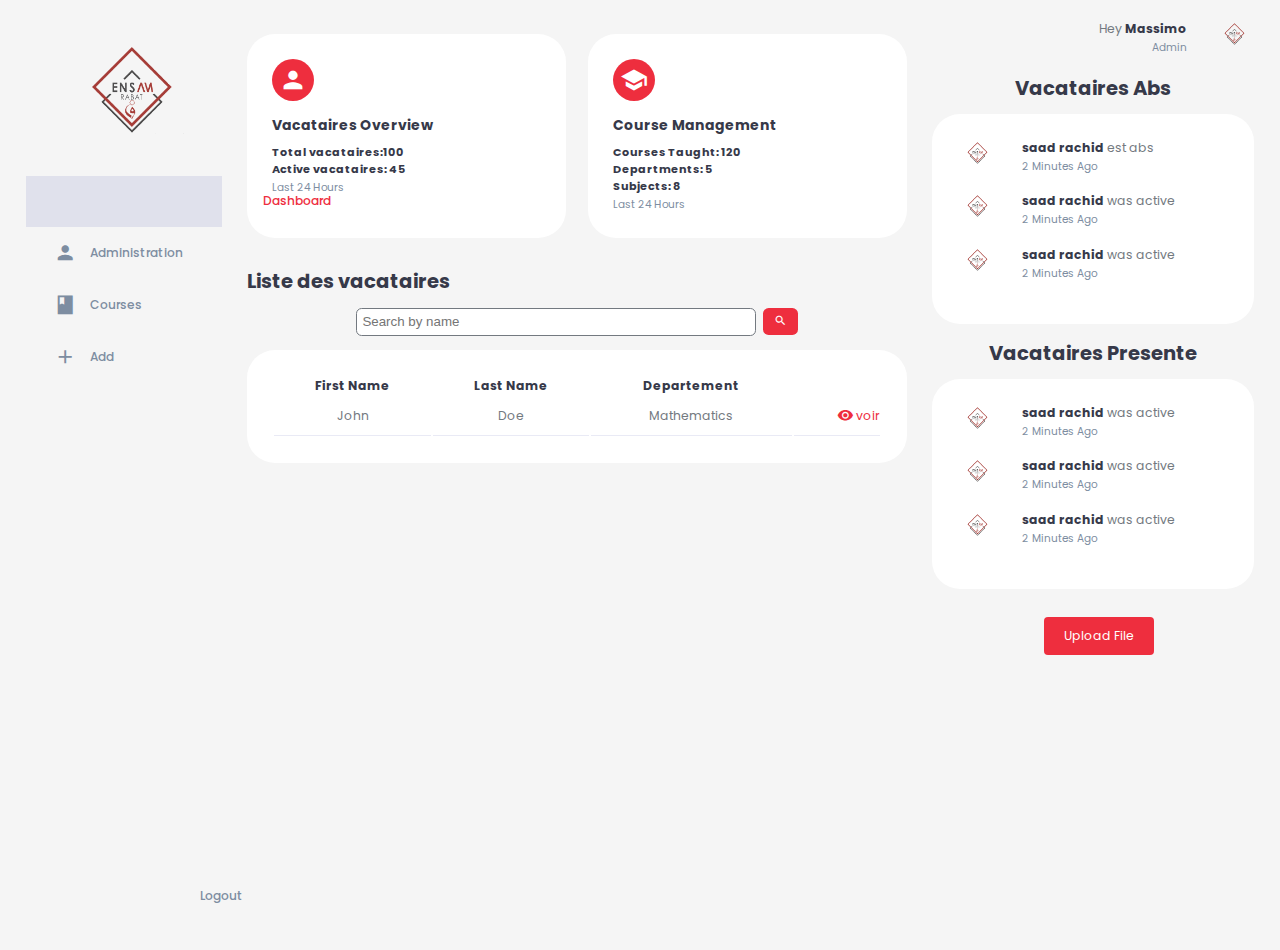
==== commit 89fab432: "Add files via upload" ====
--- a/login/index.html
+++ b/login/index.html
@@ -217,9 +217,32 @@
                     
                 </div>
             </div>
-        </div>
+            <form action="">
+                
+            </form>
+            <label for="file-upload" class="upload-button">Upload File</label>
+             
+            <input id="file-upload" class="upload-input" type="file" />
+
+            <!-- Optional: Display the selected file name -->
+            <div id="file-name"></div>
+       </div>
     </div>
     <script src="/login/js/main.js"> </script>
+    <script>
+        // Get the file input element
+        var fileInput = document.getElementById('file-upload');
+    
+        // Add an event listener to handle file selection
+        fileInput.addEventListener('change', function(event) {
+          // Get the selected file name
+          var fileName = event.target.files[0].name;
+    
+          // Display the file name
+          var fileNameElement = document.getElementById('file-name');
+          fileNameElement.textContent = 'Selected file: ' + fileName;
+        });
+    </script>
   </body>
   
  
--- a/login/css/styles.css
+++ b/login/css/styles.css
@@ -451,6 +451,27 @@
 }
 
 
+/* Style for the file upload button */
+.upload-button {
+    display: inline-block;
+    margin-top: 2rem;
+    margin-left: 8rem;
+    padding: 10px 20px;
+    background-color:var(--color-danger);
+    color: white;
+    text-align: center;
+
+    border: none;
+    border-radius: 4px;
+    cursor: pointer;
+  }
+
+  /* Hide the default file input */
+  .upload-input {
+    display: none;
+  }
+
+
   /* Responsive styles */
   @media screen and (max-width: 1200px) {
 
@@ -467,8 +488,7 @@
         width: 5.6rem;
     }
     aside .sidebar a:last-child{
-        position: relative;
-        margin-top: 10.8rem;
+        position:static;
     }
     main .insights{
         grid-template-columns: 9fr;
@@ -501,7 +521,7 @@
 
 
 
-@media screen and (max-width: 768) {
+@media screen and (max-width: 768px) {
 
     .container {
         width: 100%;
@@ -526,7 +546,7 @@
     }
 
     aside .sidebar a{
-        display: inline;
+        display:inline;
         width: 100%;
         height: 3.4rem;
     }
@@ -543,16 +563,29 @@
         padding: 0 1rem;
     }
     main .list-vac{
-        position: relative;
+        position:relative;
         margin: 3rem 0 0 0;
-        width: 100%;
+        width: 70%;
+        
+        
+    }
+
+    main .list-vac .search-block input{
+        align-items: center;
+        justify-content: space-between;
+        width: 145%;
+        margin-left: 10rem;
+
     }
     main .list-vac table{
-        width: 100%;
-        margin: 0%;
-    }
+        align-items: initial;
+        width: 125%;
+        height: 100%;
+        margin: 4%;
+    }
+
     .right{
-        width: 94%;
+        width: 84%;
         margin: 0 auto 4rem;
     }
     .right .top{
@@ -572,7 +605,7 @@
         display: none;
     }
     .right .top button{
-        display: inline-block;
+        display: inline;
         background: transparent;
         cursor: pointer;
         color: var(--color-dark);
@@ -583,4 +616,19 @@
         font-size: 2rem;
 
     }
+    
+
+
+    .menu-open .sidebar {
+        width: 200px; /* show the sidebar when menu is open */
+    }
+
+    .menu-open .main-container {
+        margin-left: 200px; /* create space for the sidebar */
+    }
+
+    .menu-open .right {
+        margin-left: 200px; /* move the right panel to the right */
+    }
+   
 }